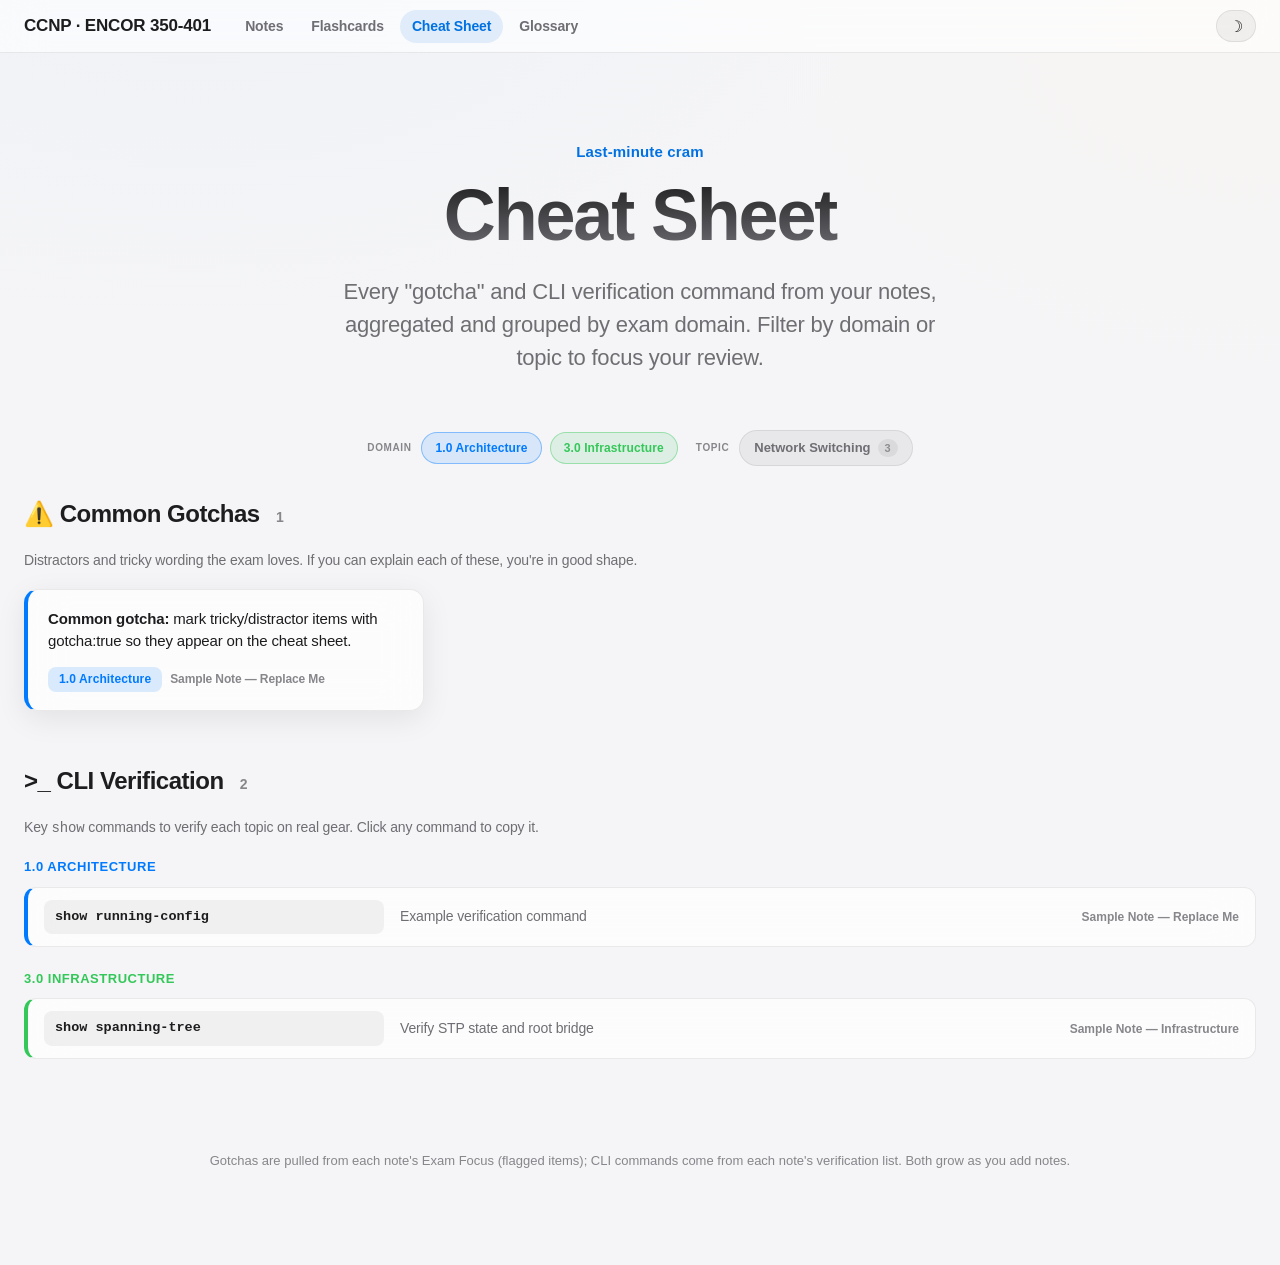
==== Cheat-Sheet.html @ 1c85087b "Initial commit: CCNP ENCOR 350-401 study hub (shareable edition) Same offline study suite (Notes, Fl" ====
<!DOCTYPE html>
<html lang="en">
<head>
<meta charset="UTF-8" />
<meta name="viewport" content="width=device-width, initial-scale=1.0" />
<title>CCNP Study Hub &middot; Cheat Sheet</title>
<link rel="stylesheet" href="study.css" />
</head>
<body data-page="cheatsheet">
  <header class="site-header">
    <div class="header-inner">
      <span class="header-title">CCNP &middot; ENCOR 350-401</span>
      <nav class="site-nav" aria-label="Study hub sections">
        <a class="nav-link" href="CCNP-Study.html" data-page="notes">Notes</a>
        <a class="nav-link" href="Flashcards.html" data-page="flashcards">Flashcards</a>
        <a class="nav-link" href="Cheat-Sheet.html" data-page="cheatsheet">Cheat Sheet</a>
        <a class="nav-link" href="Glossary.html" data-page="glossary">Glossary</a>
      </nav>
      <button class="theme-toggle" id="themeToggle" type="button" aria-label="Toggle color theme" title="Toggle theme">&#9789;</button>
    </div>
  </header>

  <main>
    <section class="hero">
      <div class="hero-eyebrow">Last-minute cram</div>
      <h1>Cheat Sheet</h1>
      <p>Every "gotcha" and CLI verification command from your notes, aggregated and grouped by exam domain. Filter by domain or topic to focus your review.</p>
    </section>

    <div class="fc-filters" id="cheatFilters">
      <div class="fc-filter-group" id="cheatDomainFilter" role="group" aria-label="Filter by domain">
        <span class="fc-filter-label">Domain</span>
      </div>
      <div class="fc-filter-group" id="cheatTopicFilter" role="group" aria-label="Filter by topic">
        <span class="fc-filter-label">Topic</span>
      </div>
    </div>

    <section class="cheat-block" aria-label="Common gotchas">
      <div class="cheat-head">
        <div class="cheat-title">&#9888;&#65039; Common Gotchas <span class="count" id="gotchaCount"></span></div>
      </div>
      <p class="cheat-sub" style="margin-bottom:18px;">Distractors and tricky wording the exam loves. If you can explain each of these, you're in good shape.</p>
      <div class="gotcha-grid" id="gotchaGrid"></div>
      <div class="cheat-empty" id="gotchaEmpty">No gotchas match this filter.</div>
    </section>

    <section class="cheat-block" aria-label="CLI verification">
      <div class="cheat-head">
        <div class="cheat-title">&gt;_ CLI Verification <span class="count" id="cliCount"></span></div>
      </div>
      <p class="cheat-sub" style="margin-bottom:18px;">Key <code>show</code> commands to verify each topic on real gear. Click any command to copy it.</p>
      <div id="cliGroups"></div>
      <div class="cheat-empty" id="cliEmpty">No commands match this filter.</div>
    </section>

    <footer class="site-footer">
      <p>Gotchas are pulled from each note's Exam Focus (flagged items); CLI commands come from each note's verification list. Both grow as you add notes.</p>
    </footer>
  </main>

  <script src="study-config.js"></script>
  <script src="study-data.js"></script>
  <script src="study-common.js"></script>
  <script>
    (function () {
      "use strict";

      var CONFIG = window.STUDY_CONFIG || {};
      var DATA = window.STUDY_DATA || {};
      var DOMAINS = CONFIG.DOMAINS || {};
      var ORDER = CONFIG.DOMAIN_ORDER || Object.keys(DOMAINS);
      var NOTES = DATA.NOTES || [];

      // Aggregate gotchas + CLI, each carrying its note context.
      var GOTCHAS = [];
      var CLIS = [];
      NOTES.forEach(function (note) {
        var ctx = {
          title: note.title,
          topic: note.topic || "",
          domains: (note.domains || []).map(String),
          accent: (note.domains && note.domains[0]) || 1
        };
        (note.examFocus || []).forEach(function (f) {
          if (f.gotcha) GOTCHAS.push({ text: f.text, ctx: ctx });
        });
        (note.cli || []).forEach(function (c) {
          CLIS.push({ cmd: c.cmd, desc: c.desc, ctx: ctx });
        });
      });

      // Sort both by primary domain so the page reads in exam order.
      function byDomain(a, b) { return a.ctx.accent - b.ctx.accent; }
      GOTCHAS.sort(byDomain);
      CLIS.sort(byDomain);

      var activeDomain = null;
      var activeTopic = null;

      var els = {
        domainFilter: document.getElementById("cheatDomainFilter"),
        topicFilter: document.getElementById("cheatTopicFilter"),
        gotchaGrid: document.getElementById("gotchaGrid"),
        gotchaCount: document.getElementById("gotchaCount"),
        gotchaEmpty: document.getElementById("gotchaEmpty"),
        cliGroups: document.getElementById("cliGroups"),
        cliCount: document.getElementById("cliCount"),
        cliEmpty: document.getElementById("cliEmpty")
      };

      function domBadges(domains) {
        return domains.map(function (d) {
          var name = DOMAINS[d] ? DOMAINS[d].name : d;
          return '<span class="obj-badge d' + (DOMAINS[d] ? DOMAINS[d].color : 1) + '">' + name + "</span>";
        }).join("");
      }

      /* ---- Render gotchas ------------------------------------ */
      (function renderGotchas() {
        GOTCHAS.forEach(function (g) {
          var card = document.createElement("div");
          card.className = "gotcha-card d" + g.ctx.accent;
          card.setAttribute("data-domains", g.ctx.domains.join(" "));
          card.setAttribute("data-topic", g.ctx.topic);
          card.innerHTML =
            '<div class="gotcha-text">' + g.text + "</div>" +
            '<div class="gotcha-meta">' +
              domBadges(g.ctx.domains) +
              '<span class="gotcha-source">' + g.ctx.title + "</span>" +
            "</div>";
          els.gotchaGrid.appendChild(card);
        });
      })();

      /* ---- Render CLI grouped by domain ---------------------- */
      var cliGroupEls = [];
      (function renderCli() {
        ORDER.forEach(function (d) {
          var items = CLIS.filter(function (c) { return String(c.ctx.accent) === d; });
          if (!items.length || !DOMAINS[d]) return;

          var group = document.createElement("div");
          group.className = "cli-group";
          group.setAttribute("data-domain", d);

          var title = document.createElement("div");
          title.className = "cli-group-title d" + DOMAINS[d].color;
          title.innerHTML = DOMAINS[d].name;
          group.appendChild(title);

          var list = document.createElement("div");
          list.className = "cli-list";

          items.forEach(function (c) {
            var row = document.createElement("div");
            row.className = "cli-item d" + c.ctx.accent;
            row.setAttribute("data-domains", c.ctx.domains.join(" "));
            row.setAttribute("data-topic", c.ctx.topic);
            row.innerHTML =
              '<code class="cli-cmd" title="Click to copy">' + c.cmd + "</code>" +
              '<span class="cli-desc">' + c.desc + "</span>" +
              '<span class="cli-meta">' + c.ctx.title + "</span>";
            list.appendChild(row);
          });

          group.appendChild(list);
          els.cliGroups.appendChild(group);
          cliGroupEls.push(group);
        });
      })();

      /* ---- Click-to-copy on CLI commands --------------------- */
      els.cliGroups.addEventListener("click", function (e) {
        var code = e.target.closest(".cli-cmd");
        if (!code) return;
        var text = code.textContent;
        function flash() {
          code.classList.add("copied");
          setTimeout(function () { code.classList.remove("copied"); }, 1200);
        }
        if (navigator.clipboard && navigator.clipboard.writeText) {
          navigator.clipboard.writeText(text).then(flash, fallback);
        } else {
          fallback();
        }
        function fallback() {
          try {
            var ta = document.createElement("textarea");
            ta.value = text;
            ta.style.position = "fixed";
            ta.style.opacity = "0";
            document.body.appendChild(ta);
            ta.select();
            document.execCommand("copy");
            document.body.removeChild(ta);
            flash();
          } catch (err) {}
        }
      });

      /* ---- Filters ------------------------------------------- */
      var domainBtns = [];
      var topicBtns = [];

      (function buildDomainFilter() {
        var present = {};
        GOTCHAS.concat(CLIS).forEach(function (x) {
          x.ctx.domains.forEach(function (d) { present[d] = true; });
        });
        ORDER.forEach(function (d) {
          if (!present[d] || !DOMAINS[d]) return;
          var btn = document.createElement("button");
          btn.type = "button";
          btn.className = "fc-domain-btn d" + DOMAINS[d].color;
          btn.setAttribute("data-domain", d);
          btn.setAttribute("aria-pressed", "false");
          btn.innerHTML = DOMAINS[d].name;
          btn.addEventListener("click", function () {
            activeDomain = activeDomain === d ? null : d;
            applyFilters();
          });
          els.domainFilter.appendChild(btn);
          domainBtns.push(btn);
        });
      })();

      (function buildTopicFilter() {
        var counts = {};
        var seen = [];
        GOTCHAS.concat(CLIS).forEach(function (x) {
          var t = x.ctx.topic;
          if (!t) return;
          if (counts[t] === undefined) { counts[t] = 0; seen.push(t); }
          counts[t]++;
        });
        seen.forEach(function (t) {
          var btn = document.createElement("button");
          btn.type = "button";
          btn.className = "topic-chip";
          btn.setAttribute("data-topic", t);
          btn.setAttribute("aria-pressed", "false");
          btn.innerHTML = t + ' <span class="topic-count">' + counts[t] + "</span>";
          btn.addEventListener("click", function () {
            activeTopic = activeTopic === t ? null : t;
            applyFilters();
          });
          els.topicFilter.appendChild(btn);
          topicBtns.push(btn);
        });
      })();

      function itemMatches(el) {
        var doms = (el.getAttribute("data-domains") || "").split(/\s+/).filter(Boolean);
        var t = el.getAttribute("data-topic") || "";
        var domainOk = !activeDomain || doms.indexOf(activeDomain) !== -1;
        var topicOk = !activeTopic || t === activeTopic;
        return domainOk && topicOk;
      }

      function applyFilters() {
        // Gotchas
        var gVisible = 0;
        Array.prototype.forEach.call(els.gotchaGrid.children, function (card) {
          var show = itemMatches(card);
          card.classList.toggle("hidden", !show);
          if (show) gVisible++;
        });
        els.gotchaCount.textContent = gVisible;
        els.gotchaEmpty.classList.toggle("show", gVisible === 0);

        // CLI (hide empty groups)
        var cVisible = 0;
        cliGroupEls.forEach(function (group) {
          var rows = group.querySelectorAll(".cli-item");
          var groupVisible = 0;
          Array.prototype.forEach.call(rows, function (row) {
            var show = itemMatches(row);
            row.classList.toggle("hidden", !show);
            if (show) { groupVisible++; cVisible++; }
          });
          group.classList.toggle("hidden", groupVisible === 0);
        });
        els.cliCount.textContent = cVisible;
        els.cliEmpty.classList.toggle("show", cVisible === 0);

        domainBtns.forEach(function (b) {
          var on = b.getAttribute("data-domain") === activeDomain;
          b.classList.toggle("active", on);
          b.setAttribute("aria-pressed", on ? "true" : "false");
        });
        topicBtns.forEach(function (b) {
          var on = b.getAttribute("data-topic") === activeTopic;
          b.classList.toggle("active", on);
          b.setAttribute("aria-pressed", on ? "true" : "false");
        });
      }

      applyFilters();
    })();
  </script>
</body>
</html>
---- study.css ----
/* ============================================================
   CCNP Study Hub - shared styles
   Used by CCNP-Study.html, Flashcards.html, Cheat-Sheet.html,
   and Glossary.html. Theme variables + component styles.
   ============================================================ */

:root {
  --bg: #f5f5f7;
  --bg-gradient-1: #eef1f6;
  --bg-gradient-2: #f7f5f2;
  --surface: rgba(255, 255, 255, 0.72);
  --surface-solid: #ffffff;
  --header-bg: rgba(255, 255, 255, 0.62);
  --border: rgba(0, 0, 0, 0.08);
  --text: #1d1d1f;
  --text-secondary: #6e6e73;
  --text-tertiary: #86868b;
  --accent: #0071e3;
  --accent-soft: rgba(0, 113, 227, 0.1);
  --chip-bg: rgba(0, 0, 0, 0.05);
  --chip-text: #1d1d1f;
  --shadow: 0 8px 30px rgba(0, 0, 0, 0.08);
  --shadow-hover: 0 18px 48px rgba(0, 0, 0, 0.14);
  --tldr-bg: rgba(0, 113, 227, 0.08);
}

@media (prefers-color-scheme: dark) {
  :root {
    --bg: #000000;
    --bg-gradient-1: #0b0b0f;
    --bg-gradient-2: #14100d;
    --surface: rgba(28, 28, 30, 0.68);
    --surface-solid: #1c1c1e;
    --header-bg: rgba(20, 20, 22, 0.6);
    --border: rgba(255, 255, 255, 0.1);
    --text: #f5f5f7;
    --text-secondary: #a1a1a6;
    --text-tertiary: #86868b;
    --accent: #2997ff;
    --accent-soft: rgba(41, 151, 255, 0.16);
    --chip-bg: rgba(255, 255, 255, 0.1);
    --chip-text: #f5f5f7;
    --shadow: 0 8px 30px rgba(0, 0, 0, 0.5);
    --shadow-hover: 0 18px 48px rgba(0, 0, 0, 0.65);
    --tldr-bg: rgba(41, 151, 255, 0.14);
  }
}

:root[data-theme="light"] {
  --bg: #f5f5f7;
  --bg-gradient-1: #eef1f6;
  --bg-gradient-2: #f7f5f2;
  --surface: rgba(255, 255, 255, 0.72);
  --surface-solid: #ffffff;
  --header-bg: rgba(255, 255, 255, 0.62);
  --border: rgba(0, 0, 0, 0.08);
  --text: #1d1d1f;
  --text-secondary: #6e6e73;
  --text-tertiary: #86868b;
  --accent: #0071e3;
  --accent-soft: rgba(0, 113, 227, 0.1);
  --chip-bg: rgba(0, 0, 0, 0.05);
  --chip-text: #1d1d1f;
  --shadow: 0 8px 30px rgba(0, 0, 0, 0.08);
  --shadow-hover: 0 18px 48px rgba(0, 0, 0, 0.14);
  --tldr-bg: rgba(0, 113, 227, 0.08);
}

:root[data-theme="dark"] {
  --bg: #000000;
  --bg-gradient-1: #0b0b0f;
  --bg-gradient-2: #14100d;
  --surface: rgba(28, 28, 30, 0.68);
  --surface-solid: #1c1c1e;
  --header-bg: rgba(20, 20, 22, 0.6);
  --border: rgba(255, 255, 255, 0.1);
  --text: #f5f5f7;
  --text-secondary: #a1a1a6;
  --text-tertiary: #86868b;
  --accent: #2997ff;
  --accent-soft: rgba(41, 151, 255, 0.16);
  --chip-bg: rgba(255, 255, 255, 0.1);
  --chip-text: #f5f5f7;
  --shadow: 0 8px 30px rgba(0, 0, 0, 0.5);
  --shadow-hover: 0 18px 48px rgba(0, 0, 0, 0.65);
  --tldr-bg: rgba(41, 151, 255, 0.14);
}

/* Per-domain accent colors (light defaults) */
:root {
  --d1: #007aff;
  --d2: #af52de;
  --d3: #34c759;
  --d4: #30b0c7;
  --d5: #ff3b30;
  --d6: #ff9500;
}
@media (prefers-color-scheme: dark) {
  :root {
    --d1: #0a84ff;
    --d2: #bf5af2;
    --d3: #30d158;
    --d4: #64d2ff;
    --d5: #ff453a;
    --d6: #ff9f0a;
  }
}
:root[data-theme="light"] {
  --d1: #007aff;
  --d2: #af52de;
  --d3: #34c759;
  --d4: #30b0c7;
  --d5: #ff3b30;
  --d6: #ff9500;
}
:root[data-theme="dark"] {
  --d1: #0a84ff;
  --d2: #bf5af2;
  --d3: #30d158;
  --d4: #64d2ff;
  --d5: #ff453a;
  --d6: #ff9f0a;
}

/* Confidence self-assessment colors (low = red, med = yellow, high = green) */
:root { --conf-low: #ff3b30; --conf-med: #ffc400; --conf-high: #34c759; }
@media (prefers-color-scheme: dark) {
  :root { --conf-low: #ff453a; --conf-med: #ffd60a; --conf-high: #30d158; }
}
:root[data-theme="light"] { --conf-low: #ff3b30; --conf-med: #ffc400; --conf-high: #34c759; }
:root[data-theme="dark"] { --conf-low: #ff453a; --conf-med: #ffd60a; --conf-high: #30d158; }

* {
  margin: 0;
  padding: 0;
  box-sizing: border-box;
}

html {
  scroll-behavior: smooth;
}

body {
  font-family: -apple-system, BlinkMacSystemFont, "SF Pro Text", "SF Pro Display", "Helvetica Neue", Helvetica, Arial, sans-serif;
  background-color: var(--bg);
  background-image: radial-gradient(1200px 700px at 15% -10%, var(--bg-gradient-1), transparent 60%),
                    radial-gradient(1000px 700px at 100% 0%, var(--bg-gradient-2), transparent 55%);
  background-attachment: fixed;
  color: var(--text);
  line-height: 1.5;
  -webkit-font-smoothing: antialiased;
  -moz-osx-font-smoothing: grayscale;
  min-height: 100vh;
  transition: background-color 0.4s ease, color 0.4s ease;
}

header.site-header {
  position: sticky;
  top: 0;
  z-index: 100;
  background: var(--header-bg);
  -webkit-backdrop-filter: saturate(180%) blur(20px);
  backdrop-filter: saturate(180%) blur(20px);
  border-bottom: 1px solid var(--border);
}

.header-inner {
  max-width: 1560px;
  margin: 0 auto;
  padding: 0 24px;
  height: 52px;
  display: flex;
  align-items: center;
  justify-content: space-between;
}

.header-title {
  font-size: 17px;
  font-weight: 600;
  letter-spacing: -0.01em;
}

/* Top navigation between hub pages */
.site-nav {
  display: flex;
  align-items: center;
  gap: 4px;
  margin-left: 22px;
  margin-right: auto;
}

.nav-link {
  font-size: 14px;
  font-weight: 600;
  letter-spacing: -0.01em;
  color: var(--text-secondary);
  text-decoration: none;
  padding: 6px 12px;
  border-radius: 999px;
  transition: background 0.2s ease, color 0.2s ease;
}

.nav-link:hover {
  color: var(--text);
  background: var(--chip-bg);
}

.nav-link.active {
  color: var(--accent);
  background: var(--accent-soft);
}

.nav-link.soon {
  opacity: 0.5;
  cursor: default;
}

.nav-link.soon::after {
  content: " \00b7 soon";
  font-size: 10px;
  text-transform: uppercase;
  letter-spacing: 0.04em;
  opacity: 0.8;
}

.theme-toggle {
  appearance: none;
  border: 1px solid var(--border);
  background: var(--chip-bg);
  color: var(--text);
  width: 40px;
  height: 32px;
  border-radius: 999px;
  font-size: 16px;
  cursor: pointer;
  display: inline-flex;
  align-items: center;
  justify-content: center;
  transition: transform 0.2s ease, background 0.2s ease;
  flex-shrink: 0;
}

.theme-toggle:hover {
  transform: scale(1.06);
}

.theme-toggle:active {
  transform: scale(0.94);
}

main {
  max-width: 1560px;
  margin: 0 auto;
  padding: 0 24px 96px;
}

.hero {
  text-align: center;
  padding: 88px 0 56px;
}

.hero-eyebrow {
  font-size: 15px;
  font-weight: 600;
  color: var(--accent);
  letter-spacing: 0.01em;
  margin-bottom: 14px;
}

.hero h1 {
  font-size: clamp(40px, 7vw, 72px);
  font-weight: 700;
  letter-spacing: -0.03em;
  line-height: 1.05;
  background: linear-gradient(180deg, var(--text), var(--text-secondary));
  -webkit-background-clip: text;
  background-clip: text;
  -webkit-text-fill-color: transparent;
}

.hero p {
  font-size: clamp(18px, 2.4vw, 22px);
  color: var(--text-secondary);
  max-width: 620px;
  margin: 22px auto 0;
  letter-spacing: -0.01em;
}

.progress {
  max-width: 540px;
  margin: 36px auto 0;
  text-align: left;
}

.progress-top {
  display: flex;
  align-items: baseline;
  justify-content: space-between;
  gap: 12px;
  margin-bottom: 10px;
}

.progress-label {
  font-size: 14px;
  font-weight: 600;
  color: var(--text);
  letter-spacing: -0.01em;
}

.progress-pct {
  font-size: 17px;
  font-weight: 700;
  color: var(--text);
  letter-spacing: -0.02em;
}

.progress-track {
  height: 12px;
  border-radius: 999px;
  background: var(--chip-bg);
  border: 1px solid var(--border);
  overflow: hidden;
}

.progress-fill {
  height: 100%;
  width: 0;
  border-radius: 999px;
  background: linear-gradient(90deg, var(--d1), var(--d3), var(--d4), var(--d6));
  transition: width 1.1s cubic-bezier(0.22, 1, 0.36, 1);
}

.progress-sub {
  margin-top: 10px;
  font-size: 13px;
  color: var(--text-secondary);
  letter-spacing: -0.01em;
}

.card-grid {
  display: grid;
  grid-template-columns: repeat(auto-fit, minmax(320px, 1fr));
  gap: 24px;
}

.card {
  background: var(--surface);
  -webkit-backdrop-filter: blur(20px);
  backdrop-filter: blur(20px);
  border: 1px solid var(--border);
  border-radius: 22px;
  padding: 34px 32px;
  box-shadow: var(--shadow);
  transition: transform 0.35s cubic-bezier(0.22, 1, 0.36, 1), box-shadow 0.35s ease;
  display: flex;
  flex-direction: column;
}

.card:hover {
  transform: translateY(-6px);
  box-shadow: var(--shadow-hover);
}

.card-index {
  font-size: 13px;
  font-weight: 600;
  color: var(--text-tertiary);
  letter-spacing: 0.06em;
  text-transform: uppercase;
  margin-bottom: 12px;
}

.card h2 {
  font-size: 26px;
  font-weight: 700;
  letter-spacing: -0.02em;
  line-height: 1.15;
  margin-bottom: 18px;
}

.tldr {
  background: var(--tldr-bg);
  border-radius: 14px;
  padding: 14px 16px;
  margin-bottom: 20px;
}

.tldr-label {
  font-size: 11px;
  font-weight: 700;
  letter-spacing: 0.08em;
  text-transform: uppercase;
  color: var(--accent);
  display: block;
  margin-bottom: 4px;
}

.tldr-text {
  font-size: 15px;
  color: var(--text);
  letter-spacing: -0.01em;
}

.summary {
  font-size: 16px;
  color: var(--text-secondary);
  letter-spacing: -0.01em;
  margin-bottom: 26px;
}

.takeaways-label {
  font-size: 12px;
  font-weight: 700;
  letter-spacing: 0.06em;
  text-transform: uppercase;
  color: var(--text-tertiary);
  margin-bottom: 14px;
  margin-top: auto;
}

.chips {
  display: flex;
  flex-wrap: wrap;
  gap: 9px;
}

.chip {
  background: var(--chip-bg);
  color: var(--chip-text);
  font-size: 13px;
  font-weight: 500;
  padding: 7px 14px;
  border-radius: 999px;
  letter-spacing: -0.01em;
  line-height: 1.35;
  transition: background 0.2s ease;
}

.card:hover .chip {
  background: var(--accent-soft);
}

footer.site-footer {
  text-align: center;
  color: var(--text-tertiary);
  font-size: 13px;
  padding: 40px 24px 0;
  max-width: 1560px;
  margin: 0 auto;
}

footer.site-footer a {
  color: var(--accent);
  text-decoration: none;
}

footer.site-footer a:hover {
  text-decoration: underline;
}

/* Exam blueprint strip */
.blueprint {
  background: var(--surface);
  -webkit-backdrop-filter: blur(20px);
  backdrop-filter: blur(20px);
  border: 1px solid var(--border);
  border-radius: 22px;
  padding: 30px 32px;
  box-shadow: var(--shadow);
  margin-bottom: 40px;
}

.blueprint-head {
  display: flex;
  align-items: flex-start;
  justify-content: space-between;
  flex-wrap: wrap;
  gap: 12px;
  margin-bottom: 6px;
}

.blueprint-title {
  font-size: 20px;
  font-weight: 700;
  letter-spacing: -0.02em;
}

.blueprint-meta-col {
  display: flex;
  flex-direction: column;
  align-items: flex-end;
  gap: 9px;
}

.blueprint-meta {
  font-size: 14px;
  color: var(--text-tertiary);
  font-weight: 500;
}

.conf-filter {
  display: inline-flex;
  align-items: center;
  gap: 6px;
}

.conf-filter-label {
  font-size: 10px;
  font-weight: 700;
  letter-spacing: 0.06em;
  text-transform: uppercase;
  color: var(--text-tertiary);
  margin-right: 2px;
}

.conf-filter-btn {
  appearance: none;
  border: 1px solid var(--border);
  background: var(--chip-bg);
  color: var(--text-secondary);
  font: inherit;
  font-size: 11px;
  font-weight: 600;
  line-height: 1;
  letter-spacing: 0.02em;
  padding: 5px 12px;
  border-radius: 999px;
  cursor: pointer;
  transition: background 0.2s ease, color 0.2s ease, border-color 0.2s ease, transform 0.15s ease;
}

.conf-filter-btn:hover {
  color: var(--text);
  transform: translateY(-1px);
}

.conf-filter-btn.active {
  color: #fff;
  border-color: transparent;
}

.conf-filter-btn.low.active { background: var(--conf-low); }
.conf-filter-btn.med.active { background: var(--conf-med); color: #1d1d1f; }
.conf-filter-btn.high.active { background: var(--conf-high); }

.conf-filter-btn:focus-visible {
  outline: 2px solid var(--accent);
  outline-offset: 2px;
}

.blueprint-sub {
  font-size: 14px;
  color: var(--text-secondary);
  margin-bottom: 20px;
}

.domain-grid {
  display: grid;
  grid-template-columns: repeat(auto-fit, minmax(150px, 1fr));
  gap: 12px;
}

/* Each .dN class sets the local domain accent used by tiles + badges */
.d1 { --dc: var(--d1); }
.d2 { --dc: var(--d2); }
.d3 { --dc: var(--d3); }
.d4 { --dc: var(--d4); }
.d5 { --dc: var(--d5); }
.d6 { --dc: var(--d6); }

.domain {
  appearance: none;
  font: inherit;
  text-align: left;
  display: block;
  width: 100%;
  cursor: pointer;
  border: 1px solid var(--border);
  border-radius: 14px;
  padding: 14px 15px 14px 19px;
  background: color-mix(in srgb, var(--dc, var(--accent)) 9%, var(--surface-solid));
  box-shadow: inset 0 0 0 1px color-mix(in srgb, var(--dc, var(--accent)) 28%, transparent);
  position: relative;
  overflow: hidden;
  transition: transform 0.2s ease, box-shadow 0.2s ease, background 0.2s ease, opacity 0.2s ease;
}

.domain::before {
  content: "";
  position: absolute;
  left: 0;
  top: 12px;
  bottom: 12px;
  width: 4px;
  border-radius: 0 4px 4px 0;
  background: var(--dc, var(--accent));
}

.domain:hover {
  transform: translateY(-3px);
  box-shadow: inset 0 0 0 1px color-mix(in srgb, var(--dc, var(--accent)) 45%, transparent), var(--shadow);
}

.domain:focus-visible {
  outline: 2px solid var(--dc, var(--accent));
  outline-offset: 2px;
}

.domain.active {
  background: color-mix(in srgb, var(--dc, var(--accent)) 20%, var(--surface-solid));
  box-shadow: inset 0 0 0 2px var(--dc, var(--accent));
  transform: translateY(-3px);
}

.domain.empty {
  opacity: 0.45;
}

.domain-weight {
  font-size: 22px;
  font-weight: 700;
  letter-spacing: -0.02em;
  display: block;
  color: var(--dc, var(--accent));
}

.domain-name {
  font-size: 13px;
  font-weight: 500;
  color: var(--text);
  letter-spacing: -0.01em;
  margin-top: 2px;
}

.domain-count {
  display: inline-block;
  margin-top: 8px;
  font-size: 10px;
  font-weight: 700;
  letter-spacing: 0.06em;
  text-transform: uppercase;
  color: var(--text-tertiary);
}

.domain.active .domain-count {
  color: var(--dc, var(--accent));
}

/* Search + topic filter controls */
.study-controls {
  display: flex;
  flex-wrap: wrap;
  align-items: center;
  gap: 14px;
  margin-top: 20px;
}

.search-wrap {
  position: relative;
  flex: 1 1 260px;
}

.search-wrap::before {
  content: "\1F50D";
  position: absolute;
  left: 15px;
  top: 50%;
  transform: translateY(-50%);
  font-size: 14px;
  opacity: 0.55;
  pointer-events: none;
}

.search-input {
  width: 100%;
  appearance: none;
  border: 1px solid var(--border);
  background: var(--surface-solid);
  color: var(--text);
  font: inherit;
  font-size: 15px;
  padding: 10px 16px 10px 40px;
  border-radius: 999px;
  transition: border-color 0.2s ease, box-shadow 0.2s ease;
}

.search-input:focus {
  outline: none;
  border-color: var(--accent);
  box-shadow: 0 0 0 3px var(--accent-soft);
}

.topic-filter {
  display: flex;
  flex-wrap: wrap;
  align-items: center;
  gap: 8px;
}

.topic-filter-label {
  font-size: 10px;
  font-weight: 700;
  letter-spacing: 0.06em;
  text-transform: uppercase;
  color: var(--text-tertiary);
  margin-right: 2px;
}

.topic-chip {
  appearance: none;
  font: inherit;
  cursor: pointer;
  border: 1px solid var(--border);
  background: var(--chip-bg);
  color: var(--text-secondary);
  font-size: 13px;
  font-weight: 600;
  padding: 7px 14px;
  border-radius: 999px;
  display: inline-flex;
  align-items: center;
  gap: 7px;
  transition: background 0.2s ease, color 0.2s ease, border-color 0.2s ease, transform 0.15s ease;
}

.topic-chip:hover {
  color: var(--text);
  transform: translateY(-1px);
}

.topic-chip.active {
  background: var(--accent);
  color: #fff;
  border-color: transparent;
}

.topic-chip .topic-count {
  font-size: 11px;
  font-weight: 700;
  opacity: 0.75;
  background: rgba(0, 0, 0, 0.08);
  padding: 1px 7px;
  border-radius: 999px;
}

.topic-chip.active .topic-count {
  background: rgba(255, 255, 255, 0.25);
  opacity: 1;
}

.card.hidden {
  display: none;
}

.filter-empty {
  display: none;
  text-align: center;
  color: var(--text-secondary);
  padding: 48px 0 8px;
  font-size: 16px;
  letter-spacing: -0.01em;
}

.filter-empty.show {
  display: block;
}

.filter-empty button {
  appearance: none;
  margin-top: 14px;
  border: 1px solid var(--border);
  background: var(--accent-soft);
  color: var(--accent);
  font: inherit;
  font-weight: 600;
  font-size: 14px;
  padding: 8px 18px;
  border-radius: 999px;
  cursor: pointer;
}

/* Objective badges on cards */
.obj-badges {
  display: flex;
  flex-wrap: wrap;
  gap: 7px;
  margin-bottom: 18px;
}

.obj-badge {
  font-size: 12px;
  font-weight: 600;
  letter-spacing: 0.01em;
  padding: 5px 11px;
  border-radius: 8px;
  background: color-mix(in srgb, var(--dc, var(--accent)) 14%, transparent);
  color: var(--dc, var(--accent));
  line-height: 1.3;
}

/* Exam focus callout */
.exam-focus {
  border: 1px solid var(--border);
  border-radius: 16px;
  padding: 18px 20px;
  margin: 4px 0 26px;
  background: var(--chip-bg);
}

.exam-focus-label {
  font-size: 12px;
  font-weight: 700;
  letter-spacing: 0.06em;
  text-transform: uppercase;
  color: var(--text);
  display: flex;
  align-items: center;
  gap: 7px;
  margin-bottom: 12px;
}

.exam-focus ul {
  list-style: none;
  display: flex;
  flex-direction: column;
  gap: 10px;
}

.exam-focus li {
  font-size: 14.5px;
  color: var(--text-secondary);
  letter-spacing: -0.01em;
  padding-left: 22px;
  position: relative;
  line-height: 1.45;
}

.exam-focus li::before {
  content: "\2713";
  position: absolute;
  left: 0;
  top: 0;
  color: var(--accent);
  font-weight: 700;
}

.exam-focus li strong {
  color: var(--text);
  font-weight: 600;
}

.exam-focus li.gotcha::before {
  content: "\26A0";
  color: #ff9f0a;
}

/* Per-note confidence self-assessment */
.card {
  position: relative;
  cursor: pointer;
}

.card::before {
  content: "";
  position: absolute;
  top: 0;
  left: 28px;
  right: 28px;
  height: 3px;
  border-radius: 0 0 4px 4px;
  background: transparent;
  transition: background 0.25s ease;
}

.card[data-confidence="low"]::before { background: var(--conf-low); }
.card[data-confidence="med"]::before { background: var(--conf-med); }
.card[data-confidence="high"]::before { background: var(--conf-high); }

/* Preview cards on the grid: hide full content, open a modal for the rest */
.card.collapsed .summary,
.card.collapsed .exam-focus {
  display: none;
}

.card {
  padding-bottom: 44px;
}

.card::after {
  content: "Open \2197";
  position: absolute;
  bottom: 14px;
  right: 20px;
  font-size: 11px;
  font-weight: 600;
  letter-spacing: 0.04em;
  text-transform: uppercase;
  line-height: 1;
  color: var(--text-tertiary);
  opacity: 0.7;
  pointer-events: none;
  transition: opacity 0.25s ease, color 0.2s ease;
}

.card:hover::after {
  opacity: 1;
  color: var(--accent);
}

/* Note detail modal */
.modal-overlay {
  position: fixed;
  inset: 0;
  z-index: 1000;
  display: flex;
  align-items: center;
  justify-content: center;
  padding: 40px 20px;
  background: rgba(0, 0, 0, 0.45);
  -webkit-backdrop-filter: blur(4px);
  backdrop-filter: blur(4px);
  opacity: 0;
  visibility: hidden;
  transition: opacity 0.25s ease, visibility 0.25s ease;
}

.modal-overlay.open {
  opacity: 1;
  visibility: visible;
}

.modal-dialog {
  position: relative;
  width: 48%;
  min-width: 340px;
  max-width: 864px;
  transform: translateY(14px) scale(0.98);
  transition: transform 0.3s cubic-bezier(0.22, 1, 0.36, 1);
}

.modal-overlay.open .modal-dialog {
  transform: none;
}

.modal-card.card {
  width: 100%;
  max-height: 86vh;
  overflow-y: auto;
  cursor: default;
  padding-bottom: 34px;
  background: #ffffff;
  -webkit-backdrop-filter: none;
  backdrop-filter: none;
}

@media (prefers-color-scheme: dark) {
  .modal-card.card { background: #1c1c1e; }
}
:root[data-theme="light"] .modal-card.card { background: #ffffff; }
:root[data-theme="dark"] .modal-card.card { background: #1c1c1e; }

.modal-card.card::after { content: none; }

.modal-card .exam-focus-label { font-size: 15px; }
.modal-card .exam-focus li { font-size: 16.5px; }

.modal-card.card:hover {
  transform: none;
  box-shadow: var(--shadow);
}

.modal-close {
  position: absolute;
  top: 12px;
  right: 12px;
  z-index: 2;
  width: 34px;
  height: 34px;
  display: flex;
  align-items: center;
  justify-content: center;
  border: none;
  border-radius: 50%;
  background: var(--chip-bg);
  color: var(--text-secondary);
  font-size: 22px;
  line-height: 1;
  cursor: pointer;
  box-shadow: var(--shadow);
  transition: background 0.2s ease, color 0.2s ease, transform 0.15s ease;
}

.modal-close:hover {
  color: var(--text);
  transform: scale(1.08);
}

.modal-close:focus-visible {
  outline: 2px solid var(--accent);
  outline-offset: 2px;
}

@media (max-width: 700px) {
  .modal-dialog { width: 100%; min-width: 0; }
  .modal-card.card { max-height: 82vh; }
}

.confidence {
  margin: 0 0 12px;
  display: flex;
  align-items: center;
  justify-content: flex-end;
  gap: 8px;
  flex-wrap: wrap;
}

.confidence-label {
  font-size: 10px;
  font-weight: 700;
  letter-spacing: 0.06em;
  text-transform: uppercase;
  color: var(--text-tertiary);
}

.confidence-btns {
  display: inline-flex;
  background: var(--chip-bg);
  border: 1px solid var(--border);
  border-radius: 999px;
  padding: 1px;
  gap: 1px;
}

.conf-btn {
  appearance: none;
  border: none;
  background: transparent;
  color: var(--text-secondary);
  font: inherit;
  font-size: 10px;
  font-weight: 600;
  line-height: 1;
  letter-spacing: 0.02em;
  padding: 2px 9px;
  border-radius: 999px;
  cursor: pointer;
  transition: background 0.2s ease, color 0.2s ease;
}

.conf-btn:hover {
  color: var(--text);
}

.conf-btn.active {
  color: #fff;
}

.conf-btn.low.active { background: var(--conf-low); }
.conf-btn.med.active { background: var(--conf-med); color: #1d1d1f; }
.conf-btn.high.active { background: var(--conf-high); }

.conf-btn:focus-visible {
  outline: 2px solid var(--accent);
  outline-offset: 2px;
}

/* ============================================================
   Flashcards page
   ============================================================ */
.fc-filters {
  display: flex;
  flex-wrap: wrap;
  align-items: center;
  justify-content: center;
  gap: 10px 18px;
  max-width: 900px;
  margin: 0 auto 30px;
}

.fc-filter-group {
  display: flex;
  flex-wrap: wrap;
  align-items: center;
  gap: 8px;
}

.fc-filter-label {
  font-size: 10px;
  font-weight: 700;
  letter-spacing: 0.06em;
  text-transform: uppercase;
  color: var(--text-tertiary);
  margin-right: 2px;
}

.fc-domain-btn {
  appearance: none;
  font: inherit;
  cursor: pointer;
  border: 1px solid color-mix(in srgb, var(--dc, var(--accent)) 40%, transparent);
  background: color-mix(in srgb, var(--dc, var(--accent)) 12%, transparent);
  color: var(--dc, var(--accent));
  font-size: 12px;
  font-weight: 700;
  letter-spacing: 0.01em;
  padding: 6px 13px;
  border-radius: 999px;
  transition: background 0.2s ease, color 0.2s ease, transform 0.15s ease;
}

.fc-domain-btn:hover {
  transform: translateY(-1px);
}

.fc-domain-btn.active {
  background: var(--dc, var(--accent));
  color: #fff;
  border-color: transparent;
}

.fc-domain-btn:focus-visible {
  outline: 2px solid var(--dc, var(--accent));
  outline-offset: 2px;
}

.fc-stage {
  perspective: 1800px;
  max-width: 700px;
  margin: 0 auto;
}

.flashcard {
  position: relative;
  width: 100%;
  min-height: 380px;
  cursor: pointer;
  transform-style: preserve-3d;
  transition: transform 0.55s cubic-bezier(0.22, 1, 0.36, 1);
}

.flashcard.flipped {
  transform: rotateY(180deg);
}

.fc-face {
  position: absolute;
  inset: 0;
  height: 100%;
  -webkit-backface-visibility: hidden;
  backface-visibility: hidden;
  display: flex;
  flex-direction: column;
  border: 1px solid var(--border);
  border-radius: 24px;
  padding: 30px 34px 60px;
  background: var(--surface-solid);
  box-shadow: var(--shadow);
  overflow-y: auto;
}

.fc-face::before {
  content: "";
  position: absolute;
  top: 0;
  left: 30px;
  right: 30px;
  height: 4px;
  border-radius: 0 0 4px 4px;
  background: var(--dc, var(--accent));
}

.fc-face.back {
  transform: rotateY(180deg);
}

.fc-meta {
  display: flex;
  align-items: center;
  justify-content: space-between;
  gap: 12px;
  margin-bottom: 20px;
}

.fc-kicker {
  font-size: 11px;
  font-weight: 700;
  letter-spacing: 0.08em;
  text-transform: uppercase;
  color: var(--dc, var(--accent));
}

.fc-source {
  font-size: 12px;
  font-weight: 600;
  color: var(--text-tertiary);
  text-align: right;
  letter-spacing: -0.01em;
}

.fc-body {
  flex: 1;
  display: flex;
  align-items: center;
  justify-content: center;
  text-align: center;
  font-size: 22px;
  font-weight: 600;
  line-height: 1.4;
  letter-spacing: -0.01em;
  color: var(--text);
}

.fc-face.back .fc-body {
  font-size: 19px;
  font-weight: 500;
  color: var(--text-secondary);
}

.fc-face.back .fc-body strong { color: var(--text); font-weight: 600; }

.fc-hint {
  position: absolute;
  bottom: 18px;
  left: 0;
  right: 0;
  text-align: center;
  font-size: 11px;
  font-weight: 600;
  letter-spacing: 0.04em;
  text-transform: uppercase;
  color: var(--text-tertiary);
  opacity: 0.7;
  pointer-events: none;
}

.fc-controls {
  max-width: 700px;
  margin: 24px auto 0;
  display: flex;
  flex-direction: column;
  align-items: center;
  gap: 16px;
}

.fc-nav {
  display: flex;
  align-items: center;
  gap: 12px;
}

.fc-btn {
  appearance: none;
  font: inherit;
  cursor: pointer;
  border: 1px solid var(--border);
  background: var(--chip-bg);
  color: var(--text);
  font-size: 14px;
  font-weight: 600;
  padding: 10px 22px;
  border-radius: 999px;
  transition: background 0.2s ease, color 0.2s ease, transform 0.15s ease, opacity 0.2s ease;
}

.fc-btn:hover {
  transform: translateY(-2px);
}

.fc-btn:active {
  transform: translateY(0);
}

.fc-btn.fc-flip {
  background: var(--accent);
  color: #fff;
  border-color: transparent;
  min-width: 120px;
}

.fc-btn.ghost {
  background: transparent;
}

.fc-btn:disabled {
  opacity: 0.4;
  cursor: default;
  transform: none;
}

.fc-btn:focus-visible {
  outline: 2px solid var(--accent);
  outline-offset: 2px;
}

.fc-status {
  display: flex;
  align-items: center;
  gap: 16px;
  font-size: 14px;
  font-weight: 600;
  color: var(--text-secondary);
}

.fc-counter {
  font-variant-numeric: tabular-nums;
  letter-spacing: 0.02em;
}

.fc-empty {
  display: none;
  text-align: center;
  color: var(--text-secondary);
  padding: 60px 0;
  font-size: 17px;
}

.fc-empty.show {
  display: block;
}

.fc-stage.hidden,
.fc-controls.hidden {
  display: none;
}

@media (max-width: 600px) {
  .fc-face { padding: 24px 22px 56px; }
  .fc-body { font-size: 19px; }
  .fc-face.back .fc-body { font-size: 17px; }
  .flashcard { min-height: 340px; }
}

/* ============================================================
   Cheat Sheet page
   ============================================================ */
.cheat-block {
  margin-bottom: 52px;
}

.cheat-head {
  display: flex;
  align-items: baseline;
  justify-content: space-between;
  gap: 12px;
  flex-wrap: wrap;
  margin-bottom: 18px;
}

.cheat-title {
  font-size: 24px;
  font-weight: 700;
  letter-spacing: -0.02em;
}

.cheat-title .count {
  font-size: 14px;
  font-weight: 600;
  color: var(--text-tertiary);
  margin-left: 10px;
}

.cheat-sub {
  font-size: 14px;
  color: var(--text-secondary);
  letter-spacing: -0.01em;
}

.gotcha-grid {
  display: grid;
  grid-template-columns: repeat(auto-fill, minmax(340px, 1fr));
  gap: 16px;
}

.gotcha-card {
  border: 1px solid var(--border);
  border-left: 4px solid var(--dc, var(--accent));
  border-radius: 14px;
  padding: 18px 20px;
  background: var(--surface);
  -webkit-backdrop-filter: blur(20px);
  backdrop-filter: blur(20px);
  box-shadow: var(--shadow);
  display: flex;
  flex-direction: column;
  gap: 14px;
}

.gotcha-text {
  font-size: 15px;
  color: var(--text);
  line-height: 1.5;
  letter-spacing: -0.01em;
}

.gotcha-text strong { font-weight: 600; }

.gotcha-meta {
  display: flex;
  flex-wrap: wrap;
  align-items: center;
  gap: 8px;
  margin-top: auto;
}

.gotcha-source {
  font-size: 12px;
  font-weight: 600;
  color: var(--text-tertiary);
  letter-spacing: -0.01em;
}

.cli-group {
  margin-bottom: 22px;
}

.cli-group-title {
  font-size: 13px;
  font-weight: 700;
  letter-spacing: 0.04em;
  text-transform: uppercase;
  color: var(--dc, var(--accent));
  margin-bottom: 10px;
  display: flex;
  align-items: center;
  gap: 8px;
}

.cli-list {
  display: flex;
  flex-direction: column;
  gap: 10px;
}

.cli-item {
  display: grid;
  grid-template-columns: minmax(220px, 340px) 1fr auto;
  gap: 16px;
  align-items: center;
  border: 1px solid var(--border);
  border-left: 4px solid var(--dc, var(--accent));
  border-radius: 12px;
  padding: 12px 16px;
  background: var(--surface);
  -webkit-backdrop-filter: blur(20px);
  backdrop-filter: blur(20px);
}

.cli-cmd {
  font-family: ui-monospace, SFMono-Regular, Menlo, Consolas, "Liberation Mono", monospace;
  font-size: 13.5px;
  font-weight: 600;
  color: var(--text);
  background: var(--chip-bg);
  padding: 7px 11px;
  border-radius: 8px;
  cursor: pointer;
  position: relative;
  overflow-x: auto;
  white-space: nowrap;
  transition: background 0.2s ease;
}

.cli-cmd:hover {
  background: var(--accent-soft);
}

.cli-cmd.copied::after {
  content: "Copied";
  position: absolute;
  right: 8px;
  top: 50%;
  transform: translateY(-50%);
  font-family: -apple-system, BlinkMacSystemFont, "Helvetica Neue", sans-serif;
  font-size: 10px;
  font-weight: 700;
  letter-spacing: 0.04em;
  text-transform: uppercase;
  color: var(--accent);
  background: var(--surface-solid);
  padding: 2px 6px;
  border-radius: 6px;
}

.cli-desc {
  font-size: 14px;
  color: var(--text-secondary);
  letter-spacing: -0.01em;
}

.cli-meta {
  font-size: 12px;
  font-weight: 600;
  color: var(--text-tertiary);
  text-align: right;
  white-space: nowrap;
}

.gotcha-card.hidden,
.cli-item.hidden,
.cli-group.hidden {
  display: none;
}

.cheat-empty {
  display: none;
  color: var(--text-secondary);
  font-size: 15px;
  padding: 8px 0 4px;
}

.cheat-empty.show {
  display: block;
}

@media (max-width: 700px) {
  .cli-item { grid-template-columns: 1fr; gap: 8px; }
  .cli-meta { text-align: left; }
}

/* ============================================================
   Glossary page
   ============================================================ */
.gloss-toolbar {
  max-width: 760px;
  margin: 0 auto 24px;
  display: flex;
  flex-direction: column;
  gap: 16px;
}

/* In this column layout the search box must size to its content,
   not inherit the 260px flex-basis used by the horizontal Notes row. */
.gloss-toolbar .search-wrap {
  flex: none;
  width: 100%;
}

/* Glossary intro: keep it to a single line and tighten the gap to the search field. */
body[data-page="glossary"] .hero {
  padding-bottom: 28px;
}

body[data-page="glossary"] .hero p {
  font-size: 16px;
  max-width: 820px;
}

.az-bar {
  display: flex;
  flex-wrap: wrap;
  justify-content: center;
  gap: 5px;
}

.az-link {
  appearance: none;
  cursor: pointer;
  border: 1px solid var(--border);
  background: var(--chip-bg);
  color: var(--text);
  font: inherit;
  font-size: 12px;
  font-weight: 700;
  width: 30px;
  height: 30px;
  display: inline-flex;
  align-items: center;
  justify-content: center;
  border-radius: 8px;
  transition: background 0.2s ease, color 0.2s ease, transform 0.12s ease;
}

.az-link:hover {
  background: var(--accent-soft);
  color: var(--accent);
  transform: translateY(-1px);
}

.az-link.disabled {
  opacity: 0.28;
  pointer-events: none;
}

.az-link:focus-visible {
  outline: 2px solid var(--accent);
  outline-offset: 2px;
}

.gloss-group {
  margin-bottom: 30px;
  scroll-margin-top: 72px;
}

.gloss-group.hidden {
  display: none;
}

.gloss-letter {
  font-size: 22px;
  font-weight: 700;
  letter-spacing: -0.01em;
  color: var(--accent);
  padding-bottom: 8px;
  margin-bottom: 16px;
  border-bottom: 2px solid var(--border);
}

.gloss-grid {
  display: grid;
  grid-template-columns: repeat(auto-fill, minmax(300px, 1fr));
  gap: 14px;
}

.gloss-item {
  border: 1px solid var(--border);
  border-left: 4px solid var(--dc, var(--accent));
  border-radius: 12px;
  padding: 16px 18px;
  background: var(--surface);
  -webkit-backdrop-filter: blur(20px);
  backdrop-filter: blur(20px);
}

.gloss-item.hidden {
  display: none;
}

.gloss-term {
  font-size: 17px;
  font-weight: 700;
  letter-spacing: -0.01em;
  color: var(--text);
}

.gloss-exp {
  font-size: 13px;
  font-style: italic;
  color: var(--text-tertiary);
  margin-top: 1px;
  margin-bottom: 8px;
}

.gloss-def {
  font-size: 14px;
  color: var(--text-secondary);
  line-height: 1.5;
  letter-spacing: -0.01em;
}

.gloss-badges {
  display: flex;
  flex-wrap: wrap;
  gap: 6px;
  margin-top: 12px;
}

.gloss-empty {
  display: none;
  text-align: center;
  color: var(--text-secondary);
  font-size: 16px;
  padding: 48px 0;
}

.gloss-empty.show {
  display: block;
}

@media (max-width: 700px) {
  .site-nav { gap: 2px; margin-left: 10px; }
  .nav-link { padding: 5px 8px; font-size: 12px; }
  .nav-link.soon::after { content: none; }
  .header-title { display: none; }
}

@media (max-width: 600px) {
  .hero {
    padding: 60px 0 40px;
  }
  .card {
    padding: 28px 24px;
  }
  .card-grid {
    grid-template-columns: 1fr;
  }
}
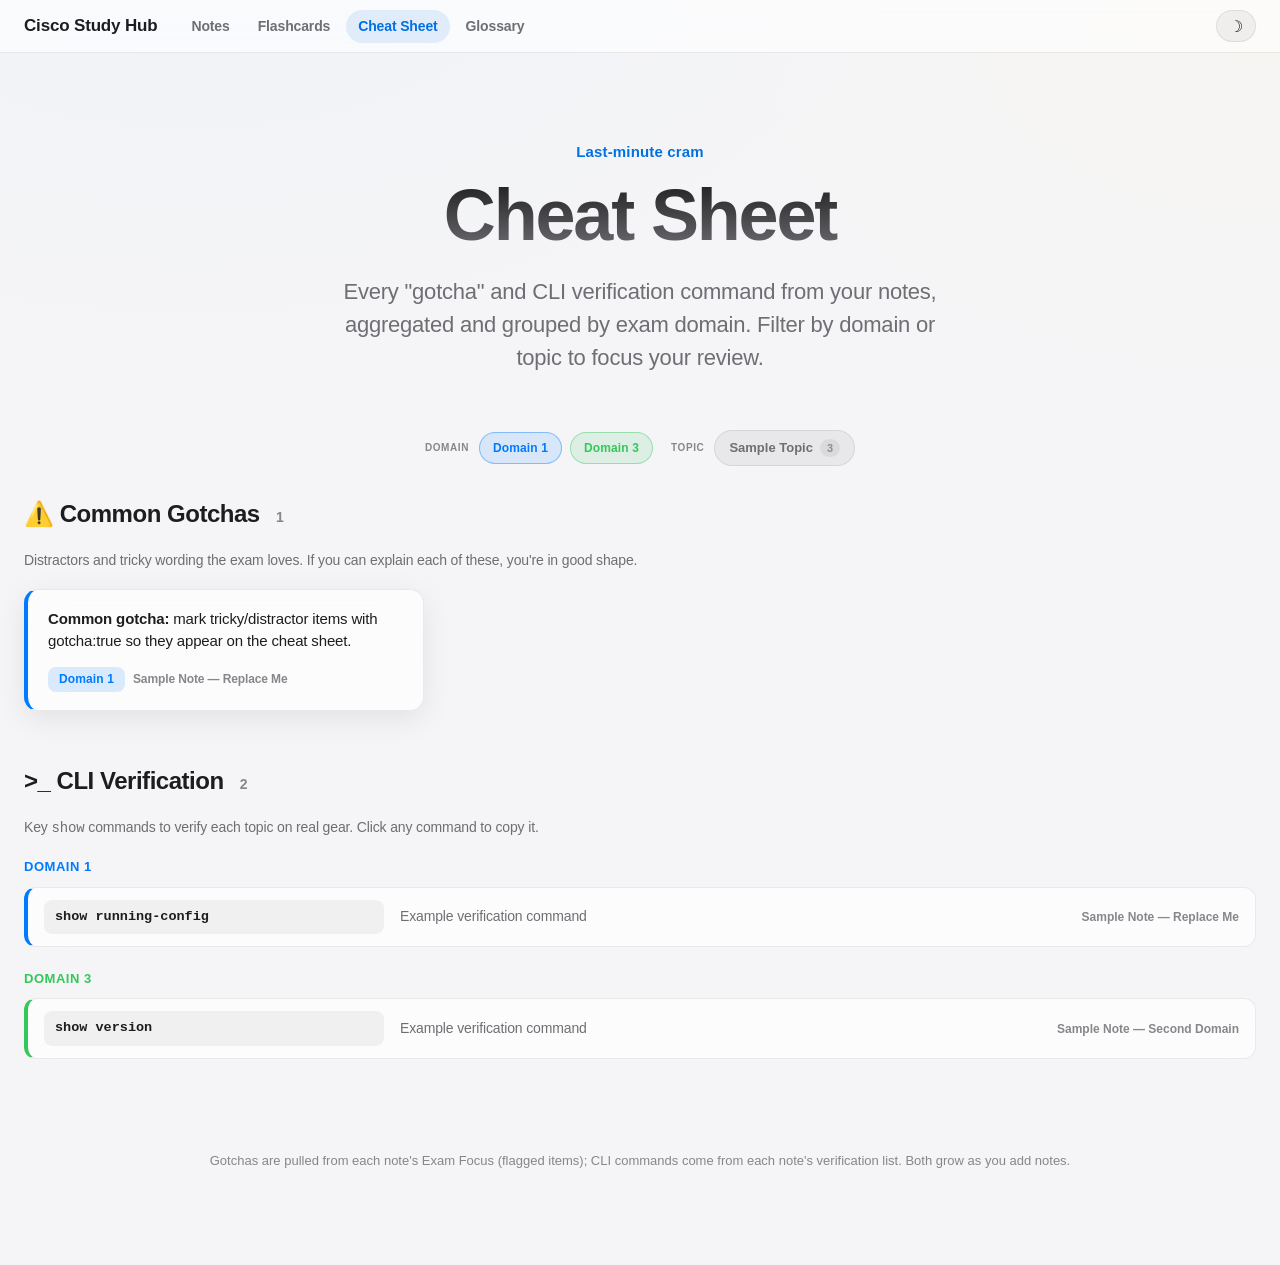
==== commit b75ed9e7: "Generalize into standalone Cisco Study Hub template Strip CCNP/ENCOR/350-401 branding, drive naming " ====
--- a/Cheat-Sheet.html
+++ b/Cheat-Sheet.html
@@ -3,15 +3,15 @@
 <head>
 <meta charset="UTF-8" />
 <meta name="viewport" content="width=device-width, initial-scale=1.0" />
-<title>CCNP Study Hub &middot; Cheat Sheet</title>
+<title>Cisco Study Hub &middot; Cheat Sheet</title>
 <link rel="stylesheet" href="study.css" />
 </head>
 <body data-page="cheatsheet">
   <header class="site-header">
     <div class="header-inner">
-      <span class="header-title">CCNP &middot; ENCOR 350-401</span>
+      <span class="header-title">Cisco Study Hub</span>
       <nav class="site-nav" aria-label="Study hub sections">
-        <a class="nav-link" href="CCNP-Study.html" data-page="notes">Notes</a>
+        <a class="nav-link" href="index.html" data-page="notes">Notes</a>
         <a class="nav-link" href="Flashcards.html" data-page="flashcards">Flashcards</a>
         <a class="nav-link" href="Cheat-Sheet.html" data-page="cheatsheet">Cheat Sheet</a>
         <a class="nav-link" href="Glossary.html" data-page="glossary">Glossary</a>
--- a/study.css
+++ b/study.css
@@ -1,6 +1,6 @@
 /* ============================================================
-   CCNP Study Hub - shared styles
-   Used by CCNP-Study.html, Flashcards.html, Cheat-Sheet.html,
+   Cisco Study Hub - shared styles
+   Used by index.html, Flashcards.html, Cheat-Sheet.html,
    and Glossary.html. Theme variables + component styles.
    ============================================================ */
 
